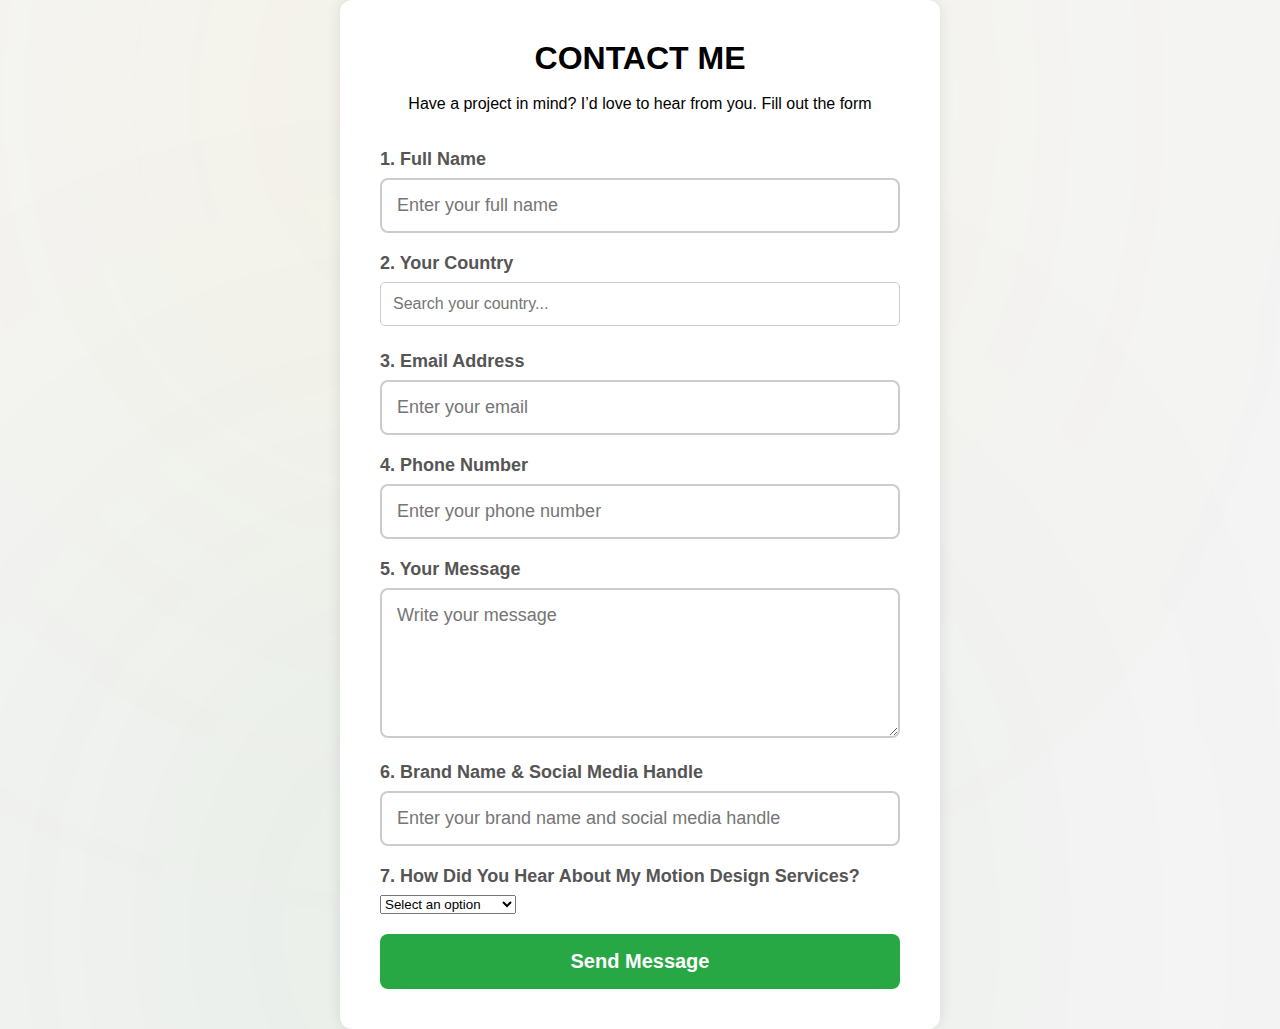
==== Contact.html @ 7d4282ad "Add files via upload" ====
<!DOCTYPE html>
<html lang="en">
<head>
    <meta charset="UTF-8">
    <meta name="viewport" content="width=device-width, initial-scale=1.0">
    <title>Contact - SavvyCross_</title>
    <style>
        * {
            margin: 0;
            padding: 0;
            box-sizing: border-box;
            font-family: Arial, sans-serif;
        }

        body {
            display: flex;
            justify-content: center;
            align-items: center;
            min-height: 100vh;
            background-color: #f4f4f4;
            padding: 0px 20px;
            
        }

        .contact-container {
          position: relative;
            max-width: 600px;
            width: 100%;
            background: #fff;
            padding: 40px;
            border-radius: 12px;
            box-shadow: 0px 0px 15px rgba(0, 0, 0, 0.1);
        }

        h2 {
            text-align: center;
            margin-bottom: 25px;
            font-size: 28px;
            color: #333;
        }

        .form-group {
            margin-bottom: 20px;
        }

        label {
            display: block;
            font-weight: bold;
            font-size: 18px;
            margin-bottom: 8px;
            color: #555;
        }

        input, textarea {
            width: 100%;
            padding: 15px;
            border: 2px solid #ccc;
            border-radius: 8px;
            font-size: 18px;
            transition: 0.3s ease-in-out;
        }

        input:focus, textarea:focus {
            border-color: #28a745;
            outline: none;
            box-shadow: 0px 0px 8px rgba(40, 167, 69, 0.5);
        }

        textarea {
            resize: vertical;
            min-height: 150px;
        }

        .btn {
            width: 100%;
            padding: 16px;
            border: none;
            border-radius: 8px;
            background: #28a745;
            color: #fff;
            font-size: 20px;
            cursor: pointer;
            transition: 0.3s ease-in-out;
            font-weight: bold;
        }

        .btn:hover {
            background: #218838;
        }
        .contact-container::before{
          content: '';
          position: absolute;
          width: 200px;
          height: 200px;
          border-radius:50%;
          top:0;
          filter: blur(350px);
          background: gold;
          z-index: -1;
        }
        .contact-container::after{
          content: '';
          position: absolute;
          width: 200px;
          height: 200px;
          border-radius:50%;
          bottom:0;
          filter: blur(350px);
          background: green;
          z-index: -1;
        }
h1, p{
  text-align: center;
}
        @media (max-width: 768px) {
            .contact-container {
                padding: 30px;
            }

            h2 {
                font-size: 24px;
            }

            label {
                font-size: 16px;
            }

            input, textarea {
                font-size: 16px;
                padding: 12px;
            }

            .btn {
                font-size: 18px;
                padding: 14px;
            }
        }
.form-group {
    position: relative;
    width: 100%;
}

#countrySearch {
    width: 100%;
    padding: 12px;
    font-size: 16px;
    border-radius: 5px;
    border: 1px solid #ccc;
    margin-bottom: 5px;
}

#countryList {
    position: absolute;
    width: 100%;
    max-height: 200px;
    overflow-y: auto;
    border: 1px solid #ccc;
    background: white;
    display: none;
    list-style: none;
    margin: 0;
    padding: 0;
    z-index: 1000;
}

#countryList li {
    padding: 10px;
    cursor: pointer;
}

#countryList li:hover {
    background-color: #f0f0f0;
}
    </style>
</head>
<body>

    <div class="contact-container">
         <h1>CONTACT ME</h1>
         <br/>
      <p class="contact-intro">
        Have a project in mind? I’d love to hear from you. Fill out the form
      </p>  
      <br />
      <br />
      <form    action="https://formspree.io/f/mjkgoyoz" method="POST">
    <div class="form-group">
        <label for="name">1. Full Name</label>
        <input type="text" id="name" name="name" required placeholder="Enter your full name">
    </div>

<div class="form-group">
    <label for="countrySearch">2. Your Country</label>
    <input type="text" id="countrySearch" placeholder="Search your country..." autocomplete="off">
    <ul id="countryList"></ul>
    <input type="hidden" id="selectedCountry" name="country">
</div>





    <div class="form-group">
        <label for="email">3. Email Address</label>
        <input type="email" id="email" name="email" required placeholder="Enter your email">
    </div>

    <div class="form-group">
        <label for="phone">4. Phone Number</label>
        <input type="tel" id="phone" name="phone" required placeholder="Enter your phone number">
    </div>

    <div class="form-group">
        <label for="message">5. Your Message</label>
        <textarea id="message" name="message" required placeholder="Write your message"></textarea>
    </div>

    <div class="form-group">
        <label for="brand">6. Brand Name & Social Media Handle</label>
        <input type="text" id="brand" name="brand" required placeholder="Enter your brand name and social media handle">
    </div>

    <div class="form-group">
        <label for="source">7. How Did You Hear About My Motion Design Services?</label>
        <select id="source" name="source" required>
            <option value="">Select an option</option>
            <option value="Instagram">Instagram</option>
            <option value="YouTube">YouTube</option>
            <option value="X">𝕏 (formerly Twitter)</option>
            <option value="WhatsApp">WhatsApp</option>
            <option value="Other">Other</option>
        </select>
    </div>

    <button type="submit" class="btn">Send Message</button>
</form>
    </div>
<script>
  const countries = [
    "Afghanistan", "Albania", "Algeria", "Andorra", "Angola", "Argentina", "Armenia", "Australia", "Austria",
    "Azerbaijan", "Bahamas", "Bahrain", "Bangladesh", "Barbados", "Belarus", "Belgium", "Belize", "Benin",
    "Bhutan", "Bolivia", "Bosnia and Herzegovina", "Botswana", "Brazil", "Brunei", "Bulgaria", "Burkina Faso",
    "Burundi", "Cambodia", "Cameroon", "Canada", "Cape Verde", "Central African Republic", "Chad", "Chile",
    "China", "Colombia", "Comoros", "Congo", "Costa Rica", "Croatia", "Cuba", "Cyprus", "Czech Republic",
    "Denmark", "Djibouti", "Dominica", "Dominican Republic", "Ecuador", "Egypt", "El Salvador", "Equatorial Guinea",
    "Eritrea", "Estonia", "Eswatini", "Ethiopia", "Fiji", "Finland", "France", "Gabon", "Gambia", "Georgia",
    "Germany", "Ghana", "Greece", "Grenada", "Guatemala", "Guinea", "Guinea-Bissau", "Guyana", "Haiti",
    "Honduras", "Hungary", "Iceland", "India", "Indonesia", "Iran", "Iraq", "Ireland", "Israel", "Italy",
    "Jamaica", "Japan", "Jordan", "Kazakhstan", "Kenya", "Kiribati", "Kuwait", "Kyrgyzstan", "Laos", "Latvia",
    "Lebanon", "Lesotho", "Liberia", "Libya", "Liechtenstein", "Lithuania", "Luxembourg", "Madagascar",
    "Malawi", "Malaysia", "Maldives", "Mali", "Malta", "Marshall Islands", "Mauritania", "Mauritius",
    "Mexico", "Micronesia", "Moldova", "Monaco", "Mongolia", "Montenegro", "Morocco", "Mozambique",
    "Myanmar", "Namibia", "Nauru", "Nepal", "Netherlands", "New Zealand", "Nicaragua", "Niger",
    "Nigeria", "North Korea", "North Macedonia", "Norway", "Oman", "Pakistan", "Palau", "Palestine",
    "Panama", "Papua New Guinea", "Paraguay", "Peru", "Philippines", "Poland", "Portugal", "Qatar",
    "Romania", "Russia", "Rwanda", "Saint Kitts and Nevis", "Saint Lucia", "Saint Vincent and the Grenadines",
    "Samoa", "San Marino", "Sao Tome and Principe", "Saudi Arabia", "Senegal", "Serbia", "Seychelles",
    "Sierra Leone", "Singapore", "Slovakia", "Slovenia", "Solomon Islands", "Somalia", "South Africa",
    "South Korea", "South Sudan", "Spain", "Sri Lanka", "Sudan", "Suriname", "Sweden", "Switzerland",
    "Syria", "Taiwan", "Tajikistan", "Tanzania", "Thailand", "Timor-Leste", "Togo", "Tonga",
    "Trinidad and Tobago", "Tunisia", "Turkey", "Turkmenistan", "Tuvalu", "Uganda", "Ukraine",
    "United Arab Emirates", "United Kingdom", "United States", "Uruguay", "Uzbekistan", "Vanuatu",
    "Vatican City", "Venezuela", "Vietnam", "Yemen", "Zambia", "Zimbabwe"
];

const countrySearch = document.getElementById("countrySearch");
const countryList = document.getElementById("countryList");
const selectedCountry = document.getElementById("selectedCountry");

// Function to filter countries
function filterCountries() {
    let query = countrySearch.value.toLowerCase();
    countryList.innerHTML = "";

    if (query.length === 0) {
        countryList.style.display = "none";
        return;
    }

    const filtered = countries.filter(country => country.toLowerCase().includes(query));
    countryList.style.display = filtered.length ? "block" : "none";

    filtered.forEach(country => {
        let listItem = document.createElement("li");
        listItem.textContent = country;
        listItem.onclick = function () {
            countrySearch.value = country;
            selectedCountry.value = country;
            countryList.style.display = "none";
        };
        countryList.appendChild(listItem);
    });
}

// Event listener for input field
countrySearch.addEventListener("input", filterCountries);

// Hide dropdown when clicking outside
document.addEventListener("click", function (event) {
    if (!countrySearch.contains(event.target) && !countryList.contains(event.target)) {
        countryList.style.display = "none";
    }
});
</script>

</body>
</html>
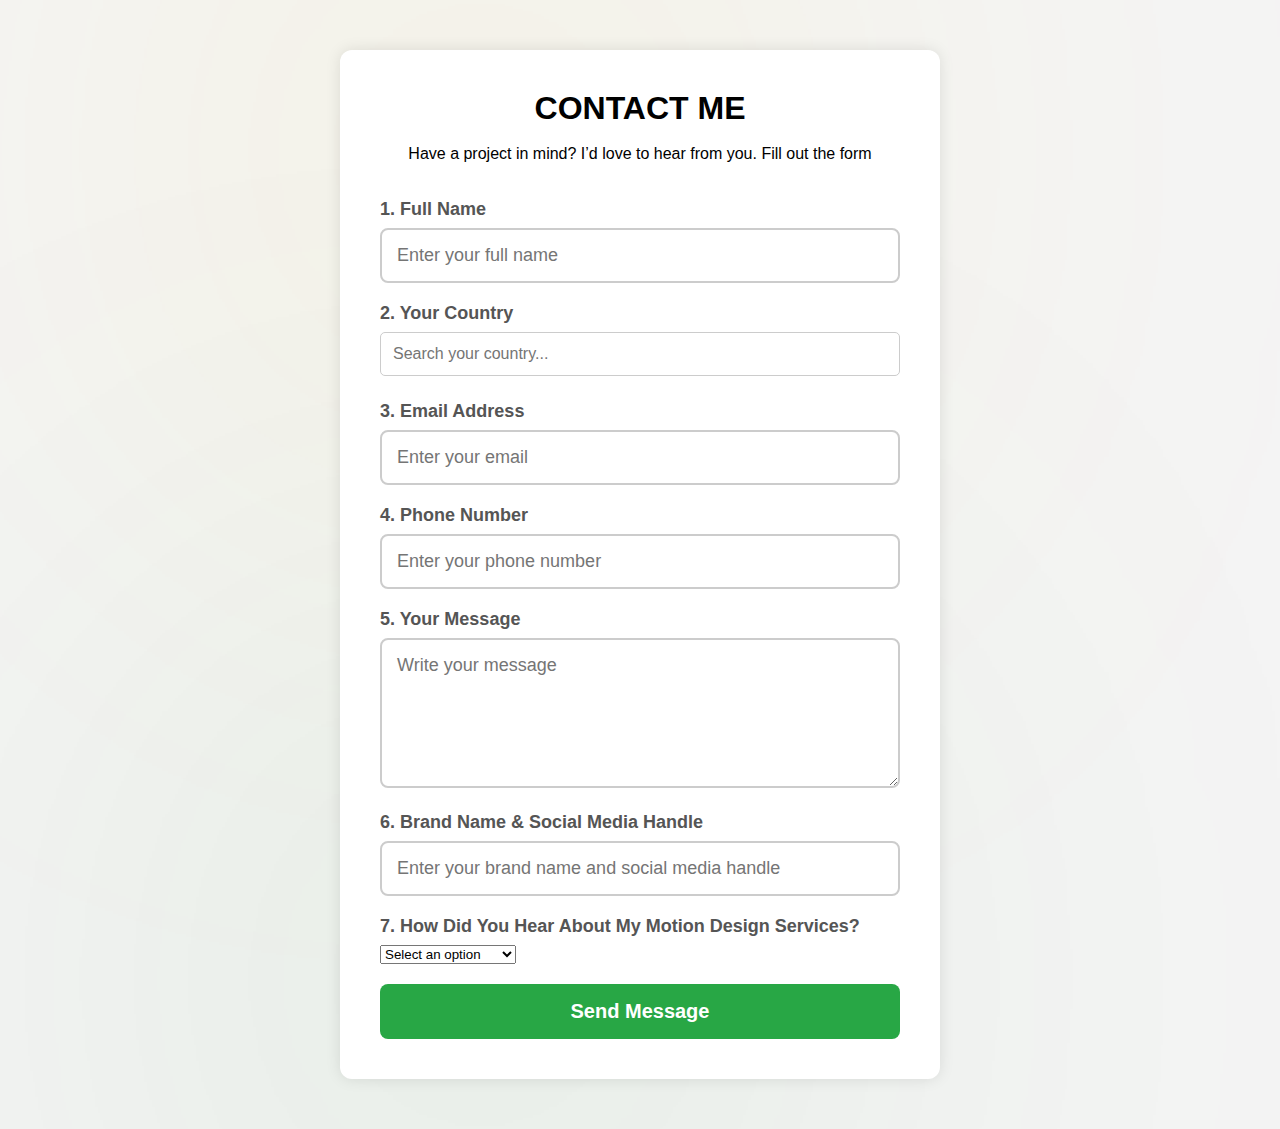
==== commit 454834a6: "Update Contact.html" ====
--- a/Contact.html
+++ b/Contact.html
@@ -18,7 +18,7 @@
             align-items: center;
             min-height: 100vh;
             background-color: #f4f4f4;
-            padding: 0px 20px;
+            padding: 50px 20px;
             
         }
 
@@ -304,4 +304,4 @@
 </script>
 
 </body>
-</html>+</html>
